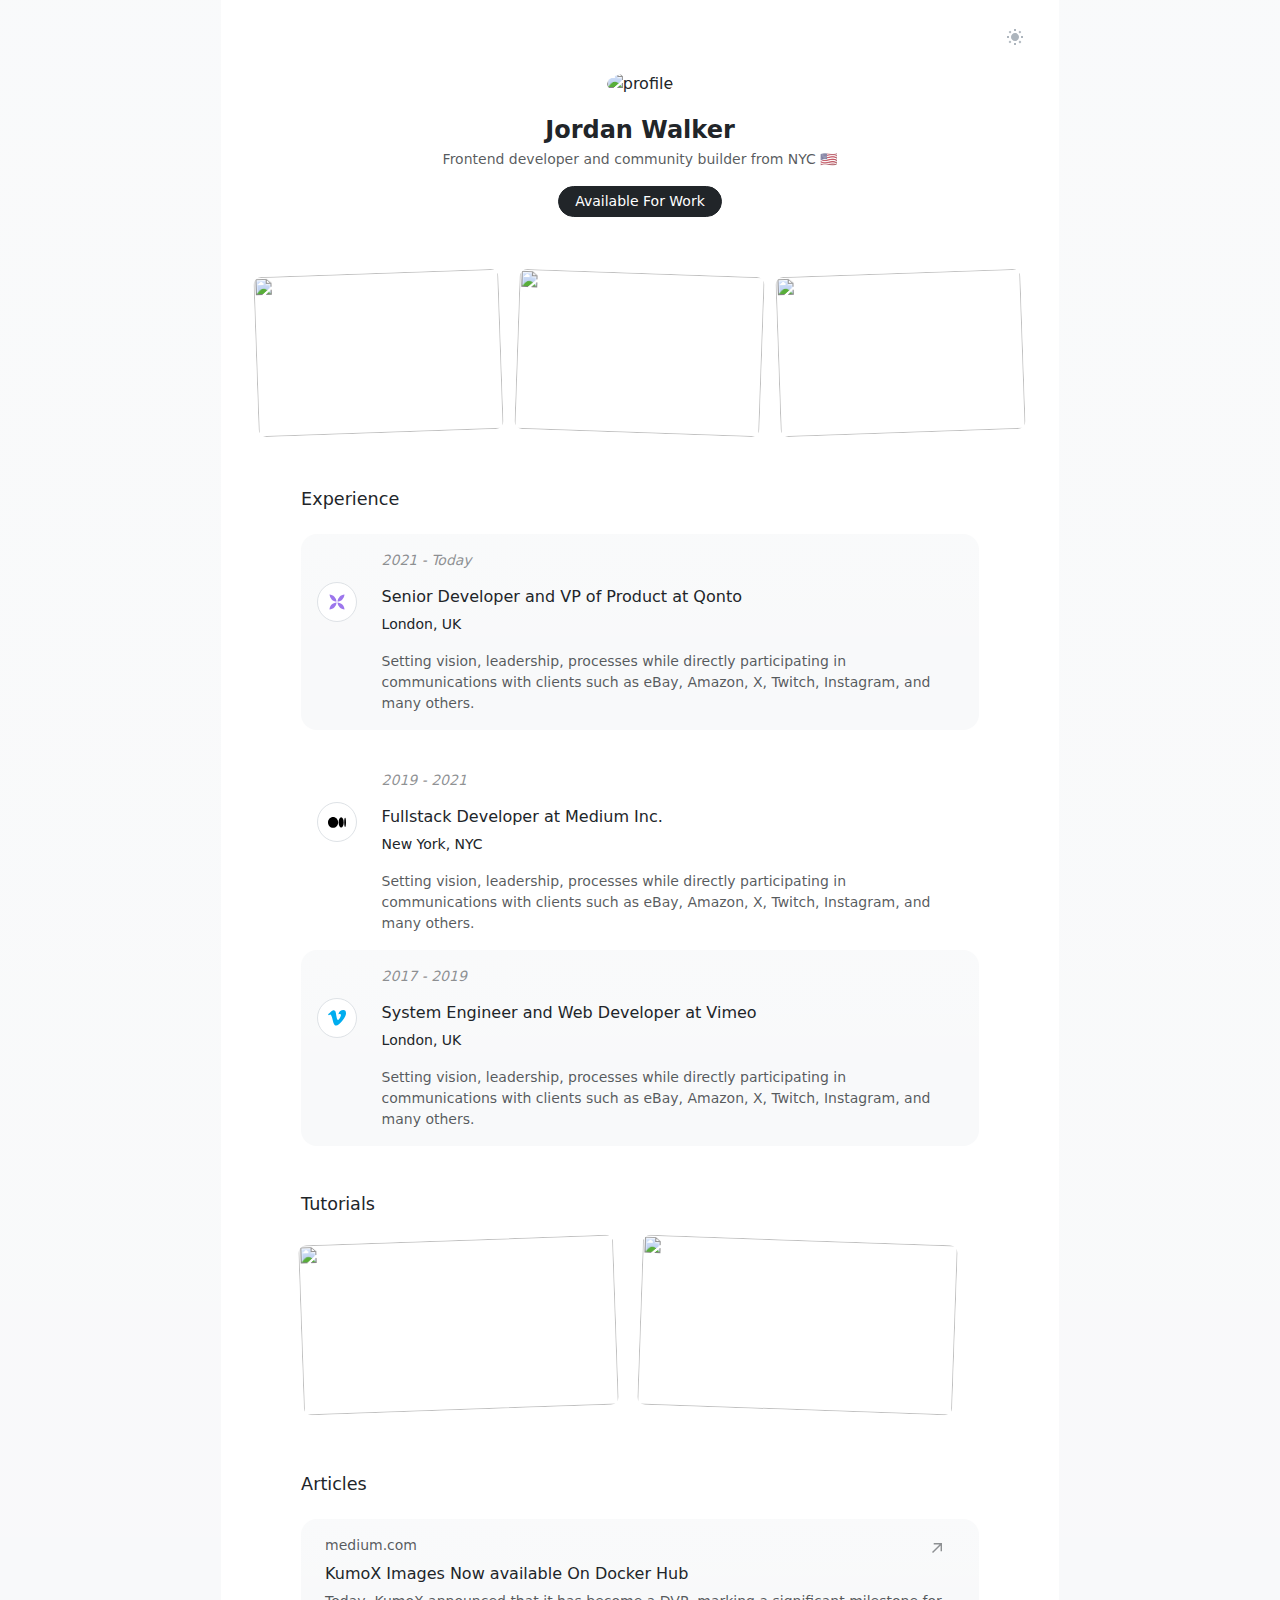
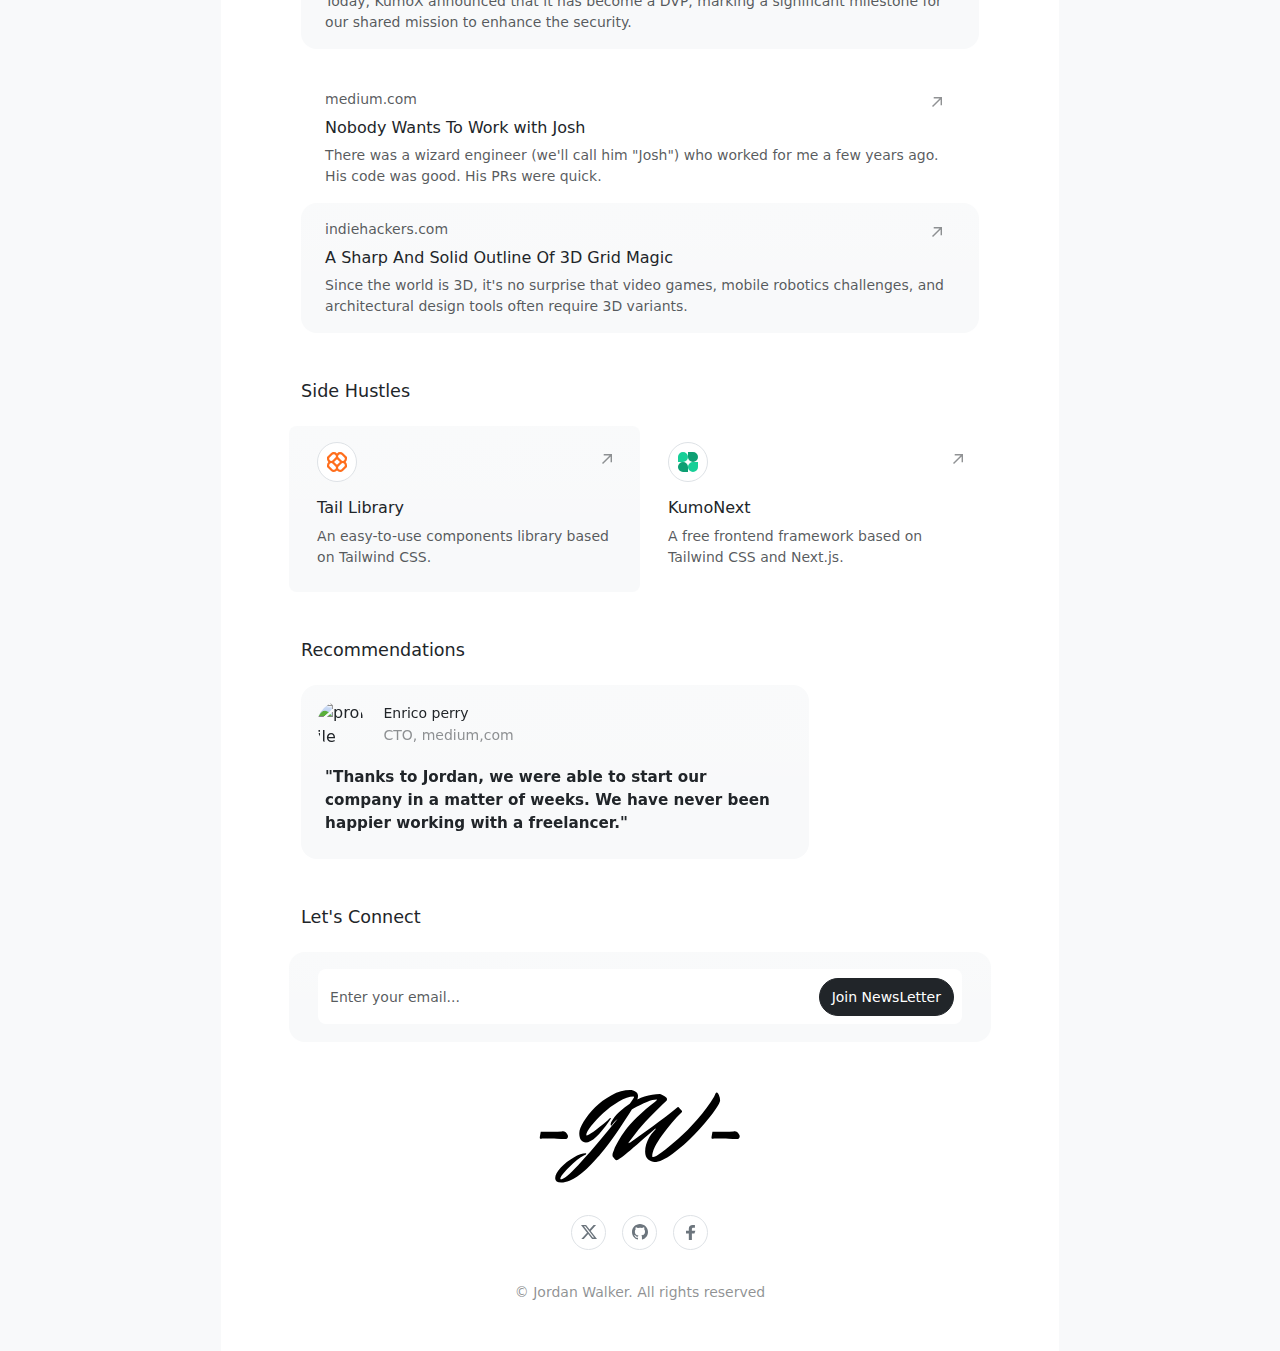
==== index.html @ 5e221126 "Add files via upload" ====
<!DOCTYPE html>
<html lang="en">

<head>
  <meta charset="UTF-8">
  <meta name="viewport" content="width=device-width, initial-scale=1.0">
  <title>Document</title>
  <link rel="stylesheet" href="main.css">
  <script defer src="bootstrap.bundle.min.js"></script>
</head>

<body class="bg-light bg-gradient">
  <div class="container-fluid position-relative">
    <div class="row content overflow-x-hidden">
      <div class="col-xxl-6 col-xl-8 col-lg-10 col-md-11 col-sm-12 bg-white m-auto">
        <!---------------------------Header------------------------->
        <header>
          <!--theme-->
          <div class="d-flex justify-content-end m-3">
            <div class="text-body-tertiary m-2">
              <svg class="cx0yj" width="16" height="16" xmlns="http://www.w3.org/2000/svg" fill="#adb5bd">
                <path class="cvgee" d="M7 0h2v2H7zM12.88 1.637l1.414 1.415-1.415 1.413-1.413-1.414zM14 7h2v2h-2zM12.95 14.433l-1.414-1.413 1.413-1.415 1.415 1.414zM7 14h2v2H7zM2.98 14.364l-1.413-1.415 1.414-1.414 1.414 1.415zM0 7h2v2H0zM3.05 1.706 4.463 3.12 3.05 4.535 1.636 3.12z"></path>
                <path class="cf0l8" d="M8 4C5.8 4 4 5.8 4 8s1.8 4 4 4 4-1.8 4-4-1.8-4-4-4Z"></path>
            </svg>
            </div>
          </div>
          <!--Profile-->
          <div class="row-col-12 text-center mb-5">

            <img src="./images/profile.jpg" class="rounded-circle mb-3" height="48" width="48" alt="profile">
            <h1 class="fs-4 fw-bolder m-1">Jordan Walker</h3>
              <p class="text-muted small mb-3">Frontend developer and community builder from NYC 🇺🇸</p>
              <button class="btn btn-sm btn-dark rounded-pill px-3 mb-4">Available For Work</button>
              <div class="d-flex justify-content-center position-relative overflow overflow-visible mt-4">
                <div class="image-container d-flex " >
                  <img src="./images/field.jpg" class="rounded-3 m-2 tilt-image left-tilt" height="160" width="245">
                  <img src="./images/man.jpg" class="rounded-3 m-2 tilt-image right-tilt" height="160" width="245">
                  <img src="./images/window.jpg" class="rounded-3 m-2 tilt-image left-tilt" height="160" width="245">
                </div>
              </div>

          </div>


        </header>
        <!---------------------------Content------------------------>
        <main class="col-md-10 col-11 m-auto">

          <!--Experience-->
          <section class="row mb-5">
            <h6 class="mb-4 fs-6">Experience</h6>
            <!--post-1-->
            <article>
              <div class="card bg-light bg-gradient rounded-4 border-0 mb-4 ">
                <div class="row g-0">
                  <div class="col-md-1">
                    <div
                      class="d-flex border border-gradient border-1 rounded-circle bg-white mx-md-3 mx-2 mt-md-5 mt-3"
                      style="height:40px; width:40px">
                      <svg xmlns="http://www.w3.org/2000/svg" width="16" height="16" class="m-auto">
                        <path fill="#9C76EC"
                          d="M7.567 7.6c-1.814-.137-3.56-.885-4.874-2.204A7.662 7.662 0 0 1 .5.5c1.868.136 3.56.884 4.874 2.203A7.662 7.662 0 0 1 7.567 7.6Zm.865 0c1.814-.137 3.56-.885 4.873-2.204C14.62 4.076 15.364 2.322 15.5.5c-1.869.136-3.629.884-4.874 2.203A7.662 7.662 0 0 0 8.432 7.6Zm4.873 3.005c-1.313-1.32-3.06-2.068-4.873-2.204a7.662 7.662 0 0 0 2.193 4.896c1.313 1.32 3.06 2.067 4.874 2.204-.136-1.877-.88-3.645-2.194-4.896ZM7.636 8.4c-1.882.136-3.629.884-4.942 2.204C1.38 11.854.622 13.623.5 15.5c1.868-.123 3.56-.884 4.942-2.204a7.662 7.662 0 0 0 2.193-4.896Z">
                        </path>
                      </svg>
                    </div>
                  </div>
                  <div class="col-md-11">
                    <div class="card-body ms-lg-2">
                      <p class="small text-body-tertiary text-muted fst-italic">2021 - Today</p>
                      <a href="#"
                        class="link-dark link-underline-secondary link-underline-opacity-0 link-underline-opacity-75-hover">
                        <h6 class="card-title">Senior Developer and VP of Product at Qonto</h6>
                      </a>
                      <p class="small">London, UK</p>
                      <p class="card-text small text-body-secondary lh-small">Setting vision, leadership, processes
                        while directly participating in communications with clients such as eBay, Amazon, X, Twitch,
                        Instagram, and many others.</p>
                    </div>
                  </div>
                </div>
              </div>
            </article>
            <!--post-2-->
            <article>
              <div class="card bg-white rounded-4 border-0 ">
                <div class="row g-0">
                  <div class="col-md-1">
                    <div
                      class="d-flex border border-gradient border-1 rounded-circle bg-white mx-md-3 mx-2 mt-md-5 mt-3"
                      style="height:40px; width:40px">
                      <svg xmlns="http://www.w3.org/2000/svg" width="18" height="11" class="m-auto">
                        <path
                          d="M5.077 0c2.803 0 5.076 2.418 5.076 5.4s-2.273 5.4-5.076 5.4C2.273 10.8 0 8.382 0 5.4S2.273 0 5.077 0Zm8.106.316c1.402 0 2.538 2.276 2.538 5.084 0 2.807-1.136 5.084-2.538 5.084S10.645 8.207 10.645 5.4c0-2.807 1.136-5.084 2.538-5.084ZM18 5.4c0-2.515-.4-4.554-.893-4.554-.492 0-.892 2.04-.892 4.554 0 2.515.4 4.555.892 4.555.494 0 .893-2.04.893-4.555Z">
                        </path>
                      </svg>
                    </div>
                  </div>
                  <div class="col-md-11">
                    <div class="card-body ms-lg-2">
                      <p class="small text-body-tertiary text-muted fst-italic">2019 - 2021</p>
                      <a href="#"
                        class="link-dark link-underline-secondary link-underline-opacity-0 link-underline-opacity-75-hover">
                        <h6 class="card-title">Fullstack Developer at Medium Inc.</h6>
                      </a>
                      <p class="small">New York, NYC</p>
                      <p class="card-text small text-body-secondary lh-small">Setting vision, leadership, processes
                        while directly participating in communications with clients such as eBay, Amazon, X, Twitch,
                        Instagram, and many others.</p>
                    </div>
                  </div>
                </div>
              </div>
            </article>
            <!--post-3-->
            <article>
              <div class="card bg-light bg-gradient rounded-4 border-0 ">
                <div class="row g-0">
                  <div class="col-md-1">
                    <div
                      class="d-flex border border-gradient border-1 rounded-circle bg-white mx-md-3 mx-2 mt-md-5 mt-3"
                      style="height:40px; width:40px">
                      <svg xmlns="http://www.w3.org/2000/svg" width="18" height="16" class="m-auto">
                        <path fill="#00ADEF"
                          d="M17.995 3.602c-.075 1.725-1.274 4.124-3.674 7.198-2.474 3.15-4.499 4.799-6.223 4.799-1.05 0-1.95-.975-2.7-2.924-.45-1.8-.974-3.524-1.424-5.324-.525-1.95-1.125-2.924-1.725-2.924-.15 0-.6.3-1.424.825L0 4.202c.9-.75 1.8-1.575 2.624-2.325 1.2-1.05 2.1-1.574 2.7-1.65 1.424-.15 2.249.826 2.549 2.85.375 2.175.6 3.6.75 4.124.375 1.8.825 2.774 1.35 2.774.374 0 .974-.6 1.724-1.8.75-1.199 1.125-2.099 1.2-2.698.075-1.05-.3-1.575-1.2-1.575-.45 0-.9.075-1.35.3.9-2.924 2.55-4.274 5.099-4.199 1.8.075 2.624 1.275 2.55 3.599Z">
                        </path>
                      </svg>
                    </div>
                  </div>
                  <div class="col-md-11">
                    <div class="card-body ms-lg-2">
                      <p class="small text-body-tertiary text-muted fst-italic">2017 - 2019</p>
                      <a href="#"
                        class="link-dark link-underline-secondary link-underline-opacity-0 link-underline-opacity-75-hover">
                        <h6 class="card-title">System Engineer and Web Developer at Vimeo</h6>
                      </a>
                      <p class="small">London, UK</p>
                      <p class="card-text small text-body-secondary lh-small">Setting vision, leadership, processes
                        while directly participating in communications with clients such as eBay, Amazon, X, Twitch,
                        Instagram, and many others.</p>
                    </div>
                  </div>
                </div>
              </div>
            </article>
          </section>

          <!--Tutorials-->
          <section class="row mb-5">
            <h6 class="mb-4 fs-6">Tutorials</h6>
            <div class="row image-container"> 
                <!-- First Image -->
                <div class="col-sm-6 col-12 mb-3 position-relative tutorial-img tilt-image left-tilt">
                    <img src="images/laptop.avif" class="w-100 img-fluid rounded-3" style="height: 170px;">
                    <p class="small position-absolute start-10 top-75 mb-n5 text-white z-1">Learn Programming in 2024</p>
                </div>
                <!-- Second Image -->
                <div class="col-sm-6 col-12 mb-3 position-relative tilt-image right-tilt tutorial-img">
                    <img src="images/man-pc.avif" class="w-100 img-fluid rounded-3" style="height: 170px;">
                    <p class="small position-absolute start-10 top-75 mb-n5 text-white z-1">Learn Next.js in 20 min</p>
                </div>
            </div>
        </section>

          <!--Articles-->
          <section class="row mb-5">
            <h6 class="mb-4 fs-6">Articles</h6>
            <!--post-1-->
            <article class="arrow-article">
              <div class="card bg-light bg-gradient rounded-4 border-0 mb-4 ">
                <div class="row g-0">
                  <div class="col">
                    <div class="card-body ms-lg-2">
                      <div class="row d-flex">
                        <p class="col-11 small text-body-secondary mb-2">medium.com</p>
                        <svg class="col-1 flex-end text-body-tertiary mt-2 arrow-icon"
                          xmlns="http://www.w3.org/2000/svg" width="10" height="10" fill="currentColor">
                          <path d="M1.018 10 0 8.983l7.572-7.575H1.723L1.736 0H10v8.266H8.577l.013-5.841L1.018 10Z">
                          </path>
                        </svg>
                      </div>
                      <h6 class="card-title">KumoX Images Now available On Docker Hub</h6>
                      <p class="card-text small text-body-secondary lh-small">Today, KumoX announced that it has become
                        a DVP,
                        marking a significant milestone for our shared mission to enhance the security.</p>
                    </div>
                  </div>
                </div>
              </div>
            </article>
            <!--post-2-->
            <article class="arrow-article">
              <div class="card bg-white rounded-4 border-0 ">
                <div class="row g-0">
                  <div class="col">
                    <div class="card-body ms-lg-2">
                      <div class="row d-flex">
                        <p class="col-11 small text-body-secondary mb-2">medium.com</p>
                        <svg class="col-1 flex-end text-body-tertiary mt-2 arrow-icon"
                          xmlns="http://www.w3.org/2000/svg" width="10" height="10" fill="currentColor">
                          <path d="M1.018 10 0 8.983l7.572-7.575H1.723L1.736 0H10v8.266H8.577l.013-5.841L1.018 10Z">
                          </path>
                        </svg>
                      </div>
                      <h6 class="card-title">Nobody Wants To Work with Josh</h6>
                      <p class="card-text small text-body-secondary lh-small">There was a wizard engineer (we'll call
                        him "Josh")
                        who worked for me a few years ago. His code was good. His PRs were quick.</p>
                    </div>
                  </div>
                </div>
              </div>
            </article>
            <!--post-3-->
            <article class="arrow-article">
              <div class="card bg-light bg-gradient rounded-4 border-0 ">
                <div class="row g-0">
                  <div class="col">
                    <div class="card-body ms-lg-2">
                      <div class="row d-flex">
                        <p class="col-11 small text-body-secondary mb-2">indiehackers.com</p>
                        <svg class="col-1 flex-end small text-body-tertiary mt-2 arrow-icon"
                          xmlns="http://www.w3.org/2000/svg" width="10" height="10" fill="currentColor">
                          <path d="M1.018 10 0 8.983l7.572-7.575H1.723L1.736 0H10v8.266H8.577l.013-5.841L1.018 10Z">
                          </path>
                        </svg>
                      </div>

                      <h6 class="card-title">A Sharp And Solid Outline Of 3D Grid Magic</h6>
                      <p class="card-text small text-body-secondary lh-small">Since the world is 3D, it's no surprise
                        that video games, mobile robotics challenges, and architectural design tools often require 3D
                        variants.</p>
                    </div>
                  </div>
                </div>
              </div>
            </article>
          </section>

          <!--Side Hustles-->
          <section class="row mb-5">
            <h6 class="mb-4 fs-6">Side Hustles</h6>
            <!--Hustle 1-->
            <div class="col-sm-6 card  bg-light bg-gradient border-0 rounded-3 arrow-article">
              <div class="card-body">
                <div class="d-flex justify-content-between">

                  <div class="d-flex border border-gradient border-1 rounded-circle bg-white mb-3"
                    style="height:40px; width:40px">
                    <svg xmlns="http://www.w3.org/2000/svg" width="20" height="20" class="m-auto">
                      <path fill="#FF6E1C" fill-rule="evenodd"
                        d="M6.857 0C5.73 0 4.647.448 3.85 1.246L0 5.096v1.761C0 8.102.535 9.222 1.387 10A4.243 4.243 0 0 0 0 13.143v1.762l3.85 3.85a4.254 4.254 0 0 0 6.15-.142 4.254 4.254 0 0 0 6.15.141l3.85-3.85v-1.761A4.243 4.243 0 0 0 18.613 10 4.243 4.243 0 0 0 20 6.857V5.095l-3.85-3.85a4.254 4.254 0 0 0-6.15.142A4.243 4.243 0 0 0 6.857 0Zm6.022 10a4.314 4.314 0 0 1-.14-.135L10 7.127 7.262 9.865A4.264 4.264 0 0 1 7.12 10c.048.044.095.089.14.135L10 12.873l2.738-2.738c.046-.046.094-.091.141-.135Zm-1.768 4.905v.841a2.032 2.032 0 0 0 3.468 1.437l3.199-3.199v-.841a2.032 2.032 0 0 0-3.468-1.437l-3.199 3.199Zm-2.222 0L5.69 11.706a2.032 2.032 0 0 0-3.468 1.437v.841l3.199 3.199a2.032 2.032 0 0 0 3.468-1.437v-.841Zm0-10.651v.841L5.69 8.294a2.032 2.032 0 0 1-3.468-1.437v-.841l3.199-3.199a2.032 2.032 0 0 1 3.468 1.437Zm5.42 4.04-3.198-3.199v-.841a2.032 2.032 0 0 1 3.468-1.437l3.199 3.199v.841a2.032 2.032 0 0 1-3.468 1.437Z">
                      </path>
                    </svg>
                  </div>

                  <div>
                    <svg class="small text-body-tertiary mt-2 arrow-icon" xmlns="http://www.w3.org/2000/svg" width="10"
                      height="10" fill="currentColor">
                      <path d="M1.018 10 0 8.983l7.572-7.575H1.723L1.736 0H10v8.266H8.577l.013-5.841L1.018 10Z">
                      </path>
                    </svg>
                  </div>

                </div>
                <h6 class="card-title">Tail Library</h6>
                <p class="card-text small text-body-secondary lh-small mb-2">An easy-to-use components library based on
                  Tailwind CSS.</p>
              </div>
            </div>
            <!--Hustle 2-->
            <div class="col-sm-6 card border-0 rounded-3 arrow-article ">
              <div class="card-body">
                <div class="d-flex justify-content-between">

                  <div class="d-flex border border-gradient border-1 rounded-circle bg-white mb-3"
                    style="height:40px; width:40px">
                    <svg xmlns="http://www.w3.org/2000/svg" width="20" height="20" class="m-auto">
                      <path fill="#17CF97" d="M4.998 10a5 5 0 1 0-5-5v5h5Zm10 0a5 5 0 1 0 5 5v-5h-5Z"></path>
                      <path fill="#0D9F73" d="M14.998 0a5 5 0 1 1-5 5V0h5Zm-10 20a5 5 0 1 1 5-5v5h-5Z"></path>
                    </svg>
                  </div>

                  <div>
                    <svg class="small text-body-tertiary mt-2 arrow-icon" xmlns="http://www.w3.org/2000/svg" width="10"
                      height="10" fill="currentColor">
                      <path d="M1.018 10 0 8.983l7.572-7.575H1.723L1.736 0H10v8.266H8.577l.013-5.841L1.018 10Z">
                      </path>
                    </svg>
                  </div>

                </div>


                <h6 class="card-title">KumoNext</h6>
                <p class="card-text small text-body-secondary lh-small mb-2">A free frontend framework based on Tailwind
                  CSS and Next.js.</p>
              </div>
            </div>

          </section>

          <!--Recommendations-->
          <section class="row mb-4">
            <h6 class="mb-4 fs-6">Recommendations</h6>
            <!--carousel-->
            <div id="carouselExampleAutoplaying" class="carousel slide" data-bs-ride="carousel">
              <div class="carousel-inner">
                <!--carousel 1-->
                <div class="carousel-item active">
                  <div class="card bg-light bg-gradient rounded-4 border-0 mb-4 w-75">
                    <div class="row g-0">
                      <div class="col-1">
                        <div class="d-flex mx-3 mt-3">
                          <img src="./images/Enrico.jpg" class="rounded-circle mb-3" height="48" width="48"
                            alt="profile">
                        </div>
                      </div>
                      <div class="col-11">
                        <div class="card-body ms-4">

                          <h6 class="small card-title mt-1 mb-1">Enrico perry</h6>
                          <p class="small text-body-tertiary mb-1">CTO, medium,com</p>

                        </div>
                      </div>
                    </div>
                    <div class="row g-0">
                      <div class="col-12">
                        <p class="card-text fs-7 fw-bold mx-4 mb-4">"Thanks to Jordan, we were able to start our company
                          in a matter of weeks.
                          We have never been happier working with a freelancer."</p>
                      </div>

                    </div>
                  </div>
                </div>
                <!--carousel 2-->

                <div class="carousel-item">
                  <div class="card bg-light bg-gradient rounded-4 border-0 mb-4 w-75">
                    <div class="row g-0">
                      <div class="col-1">
                        <div class="d-flex mx-3 mt-3">
                          <img src="./images/Marta.jpg" class="rounded-circle mb-3" height="48" width="48"
                            alt="profile">
                        </div>
                      </div>
                      <div class="col-11">
                        <div class="card-body ms-4">

                          <h6 class="small card-title mt-1 mb-1">Marta Lower</h6>
                          <p class="small text-body-tertiary mb-1">CTO, vimeo</p>

                        </div>
                      </div>
                    </div>
                    <div class="row g-0">
                      <div class="col-12">
                        <p class="card-text fs-7 fw-bold mx-4 mb-4">"Thanks to Jordan, we were able to start our
                          company in a matter of weeks.
                          We have never been happier working with a freelancer."</p>
                      </div>

                    </div>
                  </div>
                </div>
                <!--carousel 3-->


                <div class="carousel-item">
                  <div class="card bg-light bg-gradient rounded-4 border-0 mb-4  w-75">
                    <div class="row g-0">
                      <div class="col-1">
                        <div class="d-flex mx-3 mt-3">
                          <img src="./images/John.jpg" class="rounded-circle mb-3" height="48" width="48" alt="profile">
                        </div>
                      </div>
                      <div class="col-11">
                        <div class="card-body ms-4">

                          <h6 class="small card-title mt-1 mb-1">John Kusac</h6>
                          <p class="small text-body-tertiary mb-1">CTO, mailchimp.com</p>

                        </div>
                      </div>
                    </div>
                    <div class="row g-0">
                      <div class="col-12">
                        <p class="card-text fs-7 fw-bold mx-4 mb-4">"Thanks to Jordan, we were able to start our
                          company in a matter of weeks.
                          We have never been happier working with a freelancer."</p>
                      </div>

                    </div>
                  </div>
                </div>
                <!--carousel 4-->

                <div class="carousel-item ">
                  <div class="card bg-light bg-gradient rounded-4 border-0 mb-4 w-75">
                    <div class="row g-0">
                      <div class="col-1">
                        <div class="d-flex mx-3 mt-3">
                          <img src="./images/Lara.jpg" class="rounded-circle mb-3" height="48" width="48" alt="profile">
                        </div>
                      </div>
                      <div class="col-11">
                        <div class="card-body ms-4">

                          <h6 class="small card-title mt-1 mb-1">Lara Springfield</h6>
                          <p class="small text-body-tertiary mb-1">CTO, IndieHackers</p>

                        </div>
                      </div>
                    </div>
                    <div class="row g-0">
                      <div class="col-12">
                        <p class="card-text fs-7 fw-bold mx-4 mb-4">"Thanks to Jordan, we were able to start
                          our company in a matter of weeks.
                          We have never been happier working with a freelancer."</p>
                      </div>

                    </div>
                  </div>
                </div>
              </div>
            </div>
          </section>

          <!--NewsLetter-->
          <section class="row mb-4">
            <h6 class="mb-4 fs-6">Let's Connect</h6>
            <!--Form-->
            <form class="d-flex bg-light bg-gradient rounded-4 mb-4" style="height: 90px;">
              <div class="d-flex bg-white m-auto rounded-3 newsLetter" style="height: 55px; width:95%">
                <div class="input-group border border-0 m-auto">
                  <input type="text" class="form-control  border border-0 me-1" placeholder="Enter your email...">
                  <button class="small btn btn-small rounded-pill btn-dark me-2" type="button"
                    id="button-addon2"><small>Join NewsLetter</small></button>
                </div>
              </div>

            </form>
          </section>

        </main>
        <!---------------------------Footer------------------------->
        <footer>

          <!--Initial-->
          <section class="row mb-4">
            <div class="text-center">
              <svg xmlns="http://www.w3.org/2000/svg" width="201" height="93">
                <path
                  d="M91.06.072c2.113 0 3.969.544 5.569 1.632 1.6 1.024 2.4 2.4 2.4 4.128 0 1.19-.213 2.38-.638 3.57a62.948 62.948 0 0 1 7.158-2.802c5.184-1.728 10.304-2.592 15.36-2.592.512.192 1.152.448 1.92.768.832.256 1.888.864 3.168 1.824 1.344.896 2.016 1.728 2.016 2.496s-.16 1.344-.48 1.728c-4.928 4.48-10.464 9.888-16.608 16.224-6.08 6.336-10.752 11.616-14.016 15.84l-6.912 9.024c-.384.576-.576 1.024-.576 1.344v.096l1.536-.768c.128-.064.224-.128.288-.192 23.36-16.448 39.008-28.096 46.944-34.944a.912.912 0 0 1 .768-.384c.32 0 .544.096.672.288.128.192.736.8 1.824 1.824 1.088.96 1.632 1.696 1.632 2.208 0 .448-.192.832-.576 1.152-6.336 6.016-12.8 13.568-19.392 22.656-6.592 9.088-9.888 16.096-9.888 21.024 0 .576.288.864.864.864 1.28 0 4.288-1.728 9.024-5.184 4.736-3.456 10.112-7.84 16.128-13.152 6.08-5.312 12.48-11.808 19.2-19.488 6.784-7.744 12.32-15.264 16.608-22.56a71.66 71.66 0 0 0 1.344-2.976c.32-.832.8-1.248 1.44-1.248.704 0 1.408.96 2.112 2.88.768 1.856 1.152 3.488 1.152 4.896 0 2.24-2.56 6.72-7.68 13.44-5.12 6.72-11.104 13.664-17.952 20.832-6.848 7.168-14.112 13.568-21.792 19.2-7.68 5.568-13.728 8.352-18.144 8.352-2.112 0-4.224-.832-6.336-2.496-2.048-1.664-3.072-4.352-3.072-8.064 0-4.608 1.376-9.344 4.128-14.208a24.086 24.086 0 0 1 3.936-5.184l2.208-2.592.384-.768v-.096c0-.128-.032-.192-.096-.192-.192 0-.48.192-.864.576-14.272 12.544-23.936 20.896-28.992 25.056-5.056 4.096-8.032 6.144-8.928 6.144-.896 0-1.632-.448-2.208-1.344a11.69 11.69 0 0 0-.864-.96c-.256-.384-.448-.64-.576-.768a3.146 3.146 0 0 0-.384-.48 2.86 2.86 0 0 0-.288-.384c-.064-.32-.096-.8-.096-1.44 0-.64.224-1.568.672-2.784.448-1.216.864-2.368 1.248-3.456.448-1.152 1.664-3.52 3.648-7.104 1.984-3.648 4.352-7.296 7.104-10.944 2.752-3.712 6.784-8.224 12.096-13.536 5.312-5.312 11.264-10.432 17.856-15.36 1.216-.96 1.824-1.568 1.824-1.824s-.128-.384-.384-.384c-4.8 0-12.8 3.2-24 9.6l-.722.417c-2.646 4.308-6.147 9.737-10.502 16.287-8.128 12.224-15.264 21.888-21.408 28.992-.256.256-1.376 1.504-3.36 3.744a184.301 184.301 0 0 1-5.28 5.76c-1.536 1.664-3.68 3.712-6.432 6.144-2.688 2.432-5.216 4.448-7.584 6.048-2.304 1.664-4.896 3.072-7.776 4.224-2.944 1.216-5.696 1.824-8.256 1.824-4.032 0-6.048-1.408-6.048-4.224 0-3.136 1.888-6.72 5.664-10.752 3.712-3.968 8-7.328 12.864-10.08 4.8-2.752 8.768-4.128 11.904-4.128.384 0 .576.16.576.48 0 .32-.128.576-.384.768-.256.192-1.056.608-2.4 1.248-3.776 1.92-8.544 5.728-14.304 11.424-5.824 5.696-8.736 9.6-8.736 11.712 0 .256.128.384.384.384 2.688 0 8.48-4.736 17.376-14.208C47.7 65.992 55.06 57.64 61.205 50.088A4287.35 4287.35 0 0 0 78.558 29c-2.586 2.12-4.405 4.029-5.457 5.728-.192.576-.48.864-.864.864s-.576-.48-.576-1.44.832-2.656 2.496-5.088c1.664-2.496 4.064-5.152 7.2-7.968 2.852-2.567 5.984-5.007 9.395-7.32 1.91-2.522 3.037-4.178 3.38-4.968.577-.768.865-1.312.865-1.632 0-.384-.16-.576-.48-.576-4.096 0-8.992 1.632-14.688 4.896A88.464 88.464 0 0 0 64.277 22.92c-4.672 4.288-8.672 8.576-12 12.864-3.328 4.224-4.992 7.328-4.992 9.312 0 .256.096.384.288.384 2.048 0 9.216-5.184 21.504-15.552 1.216-1.28 1.984-1.92 2.304-1.92.32 0 .48.128.48.384 0 .192-.416.896-1.248 2.112C60.5 45.16 52.597 52.488 46.9 52.488c-2.048 0-3.68-.832-4.896-2.496-1.152-1.728-1.728-4-1.728-6.816 0-2.88 1.472-6.752 4.416-11.616 3.008-4.864 6.816-9.632 11.424-14.304 4.608-4.672 10.08-8.704 16.416-12.096C78.933 1.768 85.109.072 91.06.072Zm95.063 41.76-10.848-.192c-1.088 0-1.696.064-1.824.192l-.96 5.472c0 .64.064 1.056.192 1.248.128.128.384.192.768.192.448 0 .928-.096 1.44-.288 2.368.064 10.304.224 23.808.48 1.344-.32 2.016-1.248 2.016-2.784 0-.64-.256-1.28-.768-1.92-1.024-1.984-2.432-2.976-4.224-2.976-.448 0-.896.096-1.344.288-2.688.192-5.44.288-8.256.288Zm-171.716 0L3.559 41.64c-1.088 0-1.696.064-1.824.192l-.96 5.472c0 .64.064 1.056.192 1.248.128.128.384.192.768.192.448 0 .928-.096 1.44-.288 2.368.064 10.304.224 23.808.48 1.344-.32 2.016-1.248 2.016-2.784 0-.64-.256-1.28-.768-1.92-1.024-1.984-2.432-2.976-4.224-2.976-.448 0-.896.096-1.344.288-2.688.192-5.44.288-8.256.288Z">
                </path>
              </svg>
            </div>
          </section>

          <!--Socials-->
          <section class="d-flex justify-content-center mb-4">
            <div class="d-flex">
              <a href="#" class="d-flex border border-gradient border-1 rounded-circle bg-white text-secondary m-2 social-div" style="height:35px; width:35px;">
                <svg class="m-auto socials" xmlns="http://www.w3.org/2000/svg" width="16" height="14" fill="currentColor">
                  <path d="M16 14h-4.938L7.197 9.108 2.771 14H.316l5.736-6.342L0 0h5.063l3.496 4.476L12.601 0h2.454L9.697 5.932 16 14Zm-4.26-1.422h1.36L4.323 1.347H2.865l8.875 11.231Z"></path>
                </svg>
              </a>
              <a href="#" class="d-flex border border-gradient border-1 rounded-circle bg-white text-secondary m-2 social-div" style="height:35px; width:35px;">
                <svg class="m-auto socials" xmlns="http://www.w3.org/2000/svg" width="16" height="16" fill="currentColor">
                  <path d="M7.95 0C3.578 0 0 3.578 0 7.95c0 3.479 2.286 6.46 5.466 7.553.397.1.497-.199.497-.397v-1.392c-2.187.497-2.683-.994-2.683-.994-.398-.894-.895-1.192-.895-1.192-.696-.497.1-.497.1-.497.795.1 1.192.795 1.192.795.696 1.292 1.888.894 2.286.696.1-.497.298-.895.497-1.093-1.79-.2-3.578-.895-3.578-3.976 0-.894.298-1.59.795-2.087-.1-.198-.397-.993.1-2.086 0 0 .695-.2 2.186.795a6.408 6.408 0 0 1 1.987-.299c.696 0 1.392.1 1.988.299 1.49-.994 2.186-.796 2.186-.796.398 1.094.199 1.889.1 2.087.496.597.795 1.292.795 2.087 0 3.081-1.889 3.677-3.677 3.876.298.398.596.895.596 1.59v2.187c0 .198.1.496.596.397C13.714 14.41 16 11.43 16 7.95 15.9 3.578 12.323 0 7.95 0Z"></path>
                </svg>
              </a>
              <a href="#" class="d-flex border border-gradient border-1 rounded-circle bg-white text-secondary m-2 social-div" style="height:35px; width:35px;">
                <svg class="m-auto socials" xmlns="http://www.w3.org/2000/svg" width="10" height="15" fill="currentColor">
                  <path d="m2.834 15-.022-6.563H0V5.626h2.813V3.75C2.813 1.22 4.38 0 6.636 0c1.081 0 2.01.08 2.281.116v2.645H7.353c-1.228 0-1.466.584-1.466 1.44v1.424h3.488l-.938 2.813h-2.55V15H2.834Z"></path>
                </svg>
              </a>
            </div>
          </section>

          <!--Copyright-->

          <section class="d-flex">
            <p class="small text-body-tertiary m-auto mb-5">&copy; Jordan Walker. All rights reserved</p>
          </section>
          

        </footer>

      </div>
    </div>
  </div>
</body>

</html>
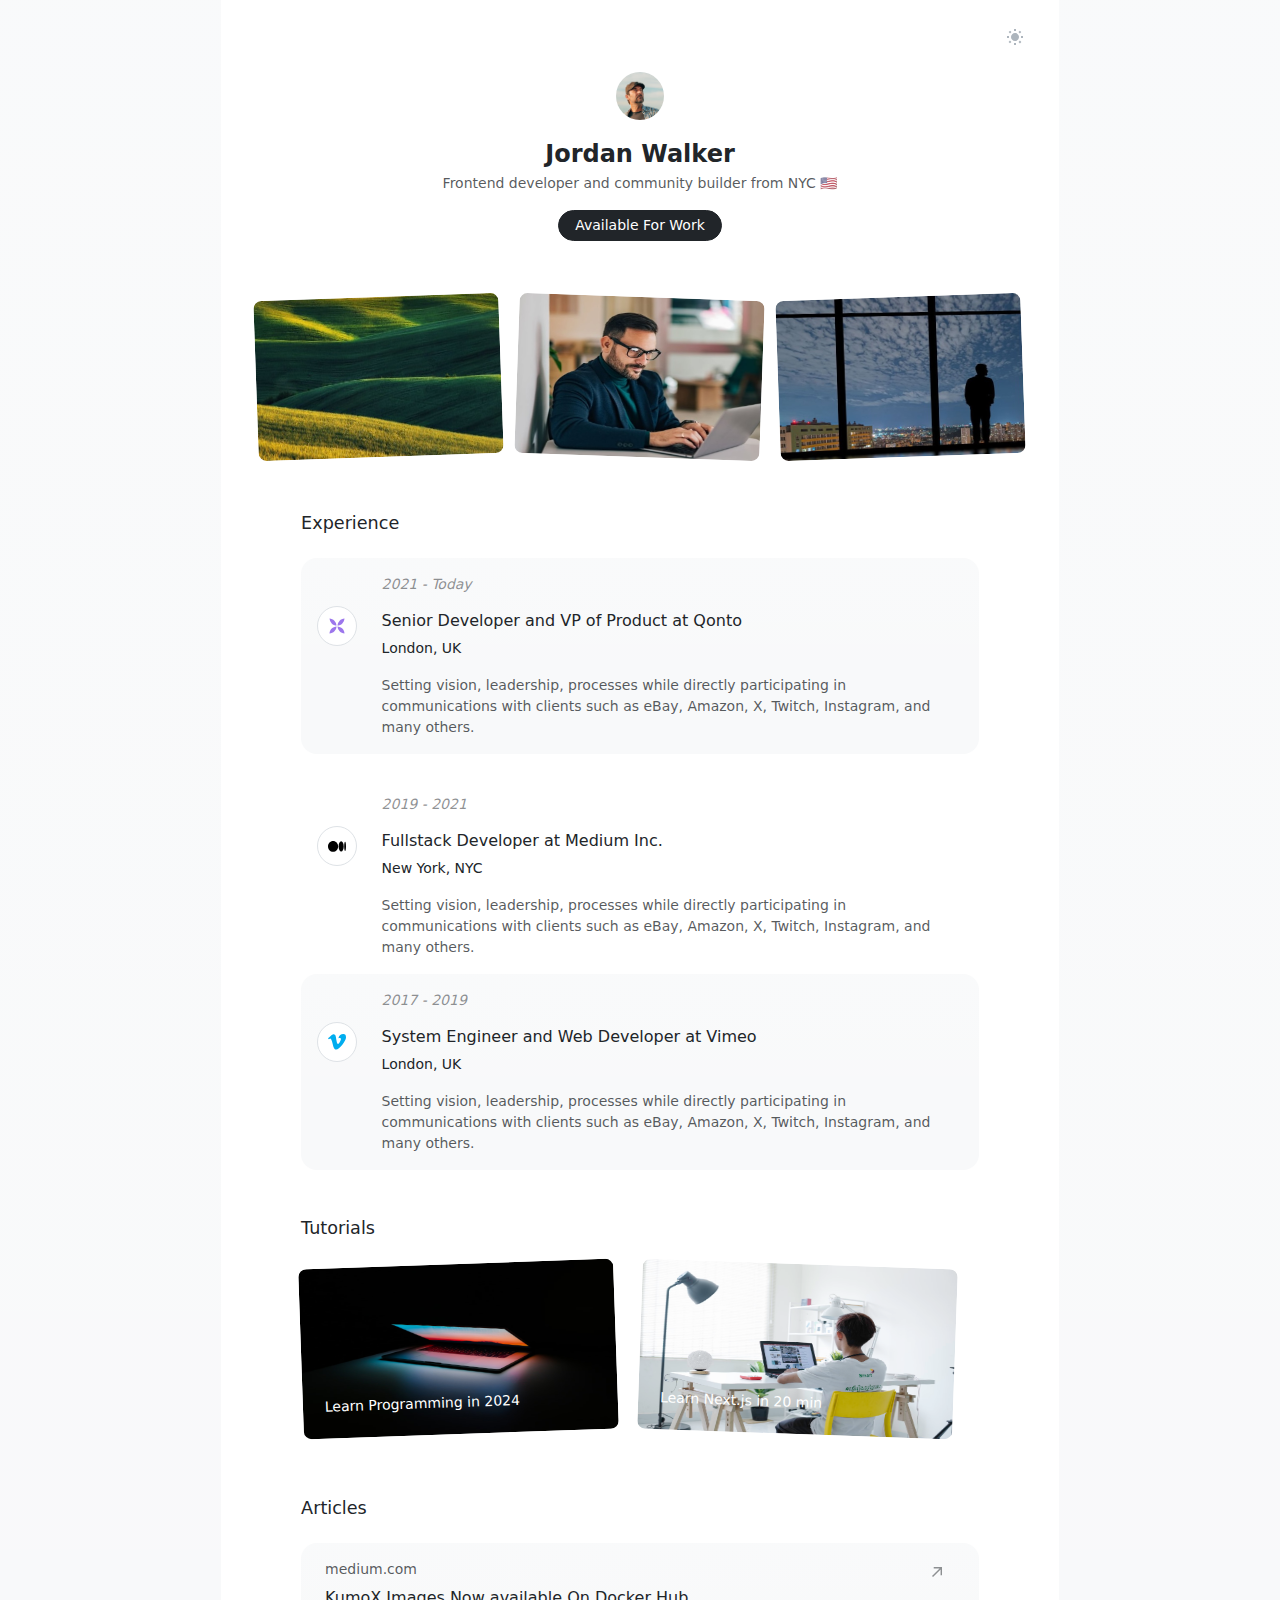
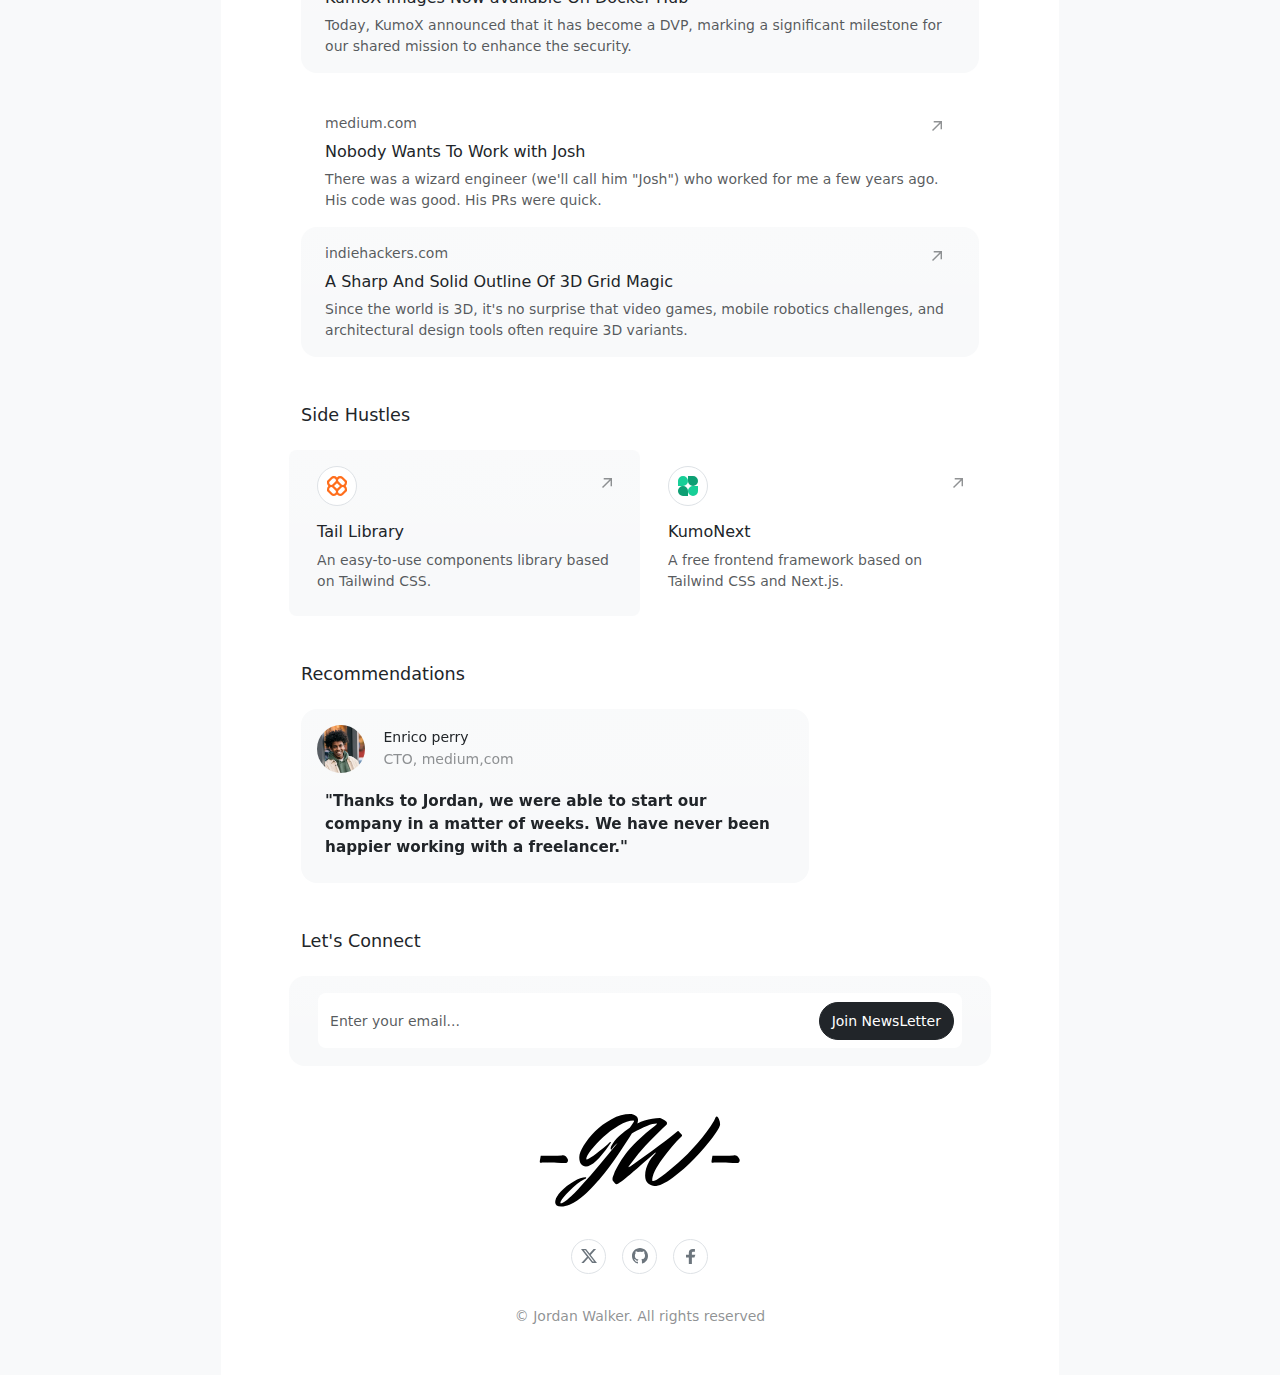
==== commit aa6e094c: "Update index.html" ====
--- a/index.html
+++ b/index.html
@@ -4,7 +4,7 @@
 <head>
   <meta charset="UTF-8">
   <meta name="viewport" content="width=device-width, initial-scale=1.0">
-  <title>Document</title>
+  <title>Bootstrap Demo</title>
   <link rel="stylesheet" href="main.css">
   <script defer src="bootstrap.bundle.min.js"></script>
 </head>
@@ -493,4 +493,4 @@
   </div>
 </body>
 
-</html>+</html>
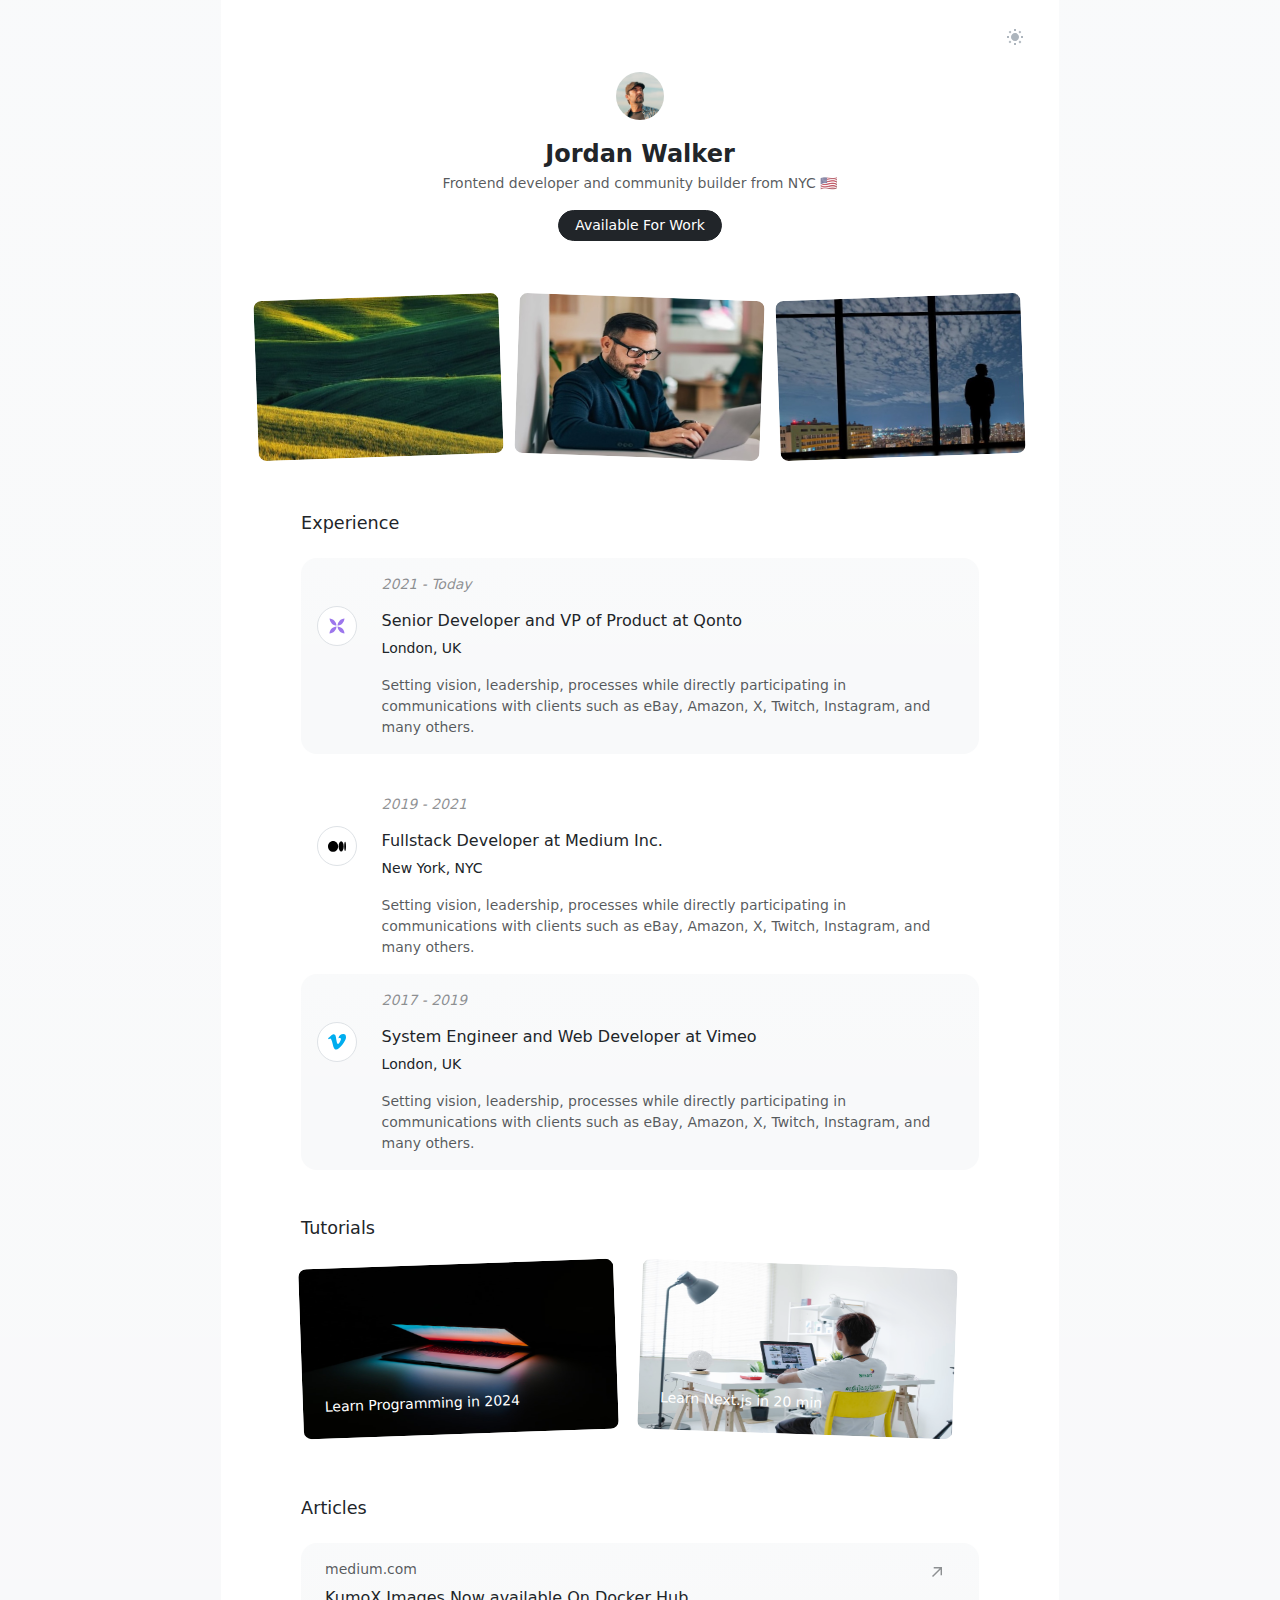
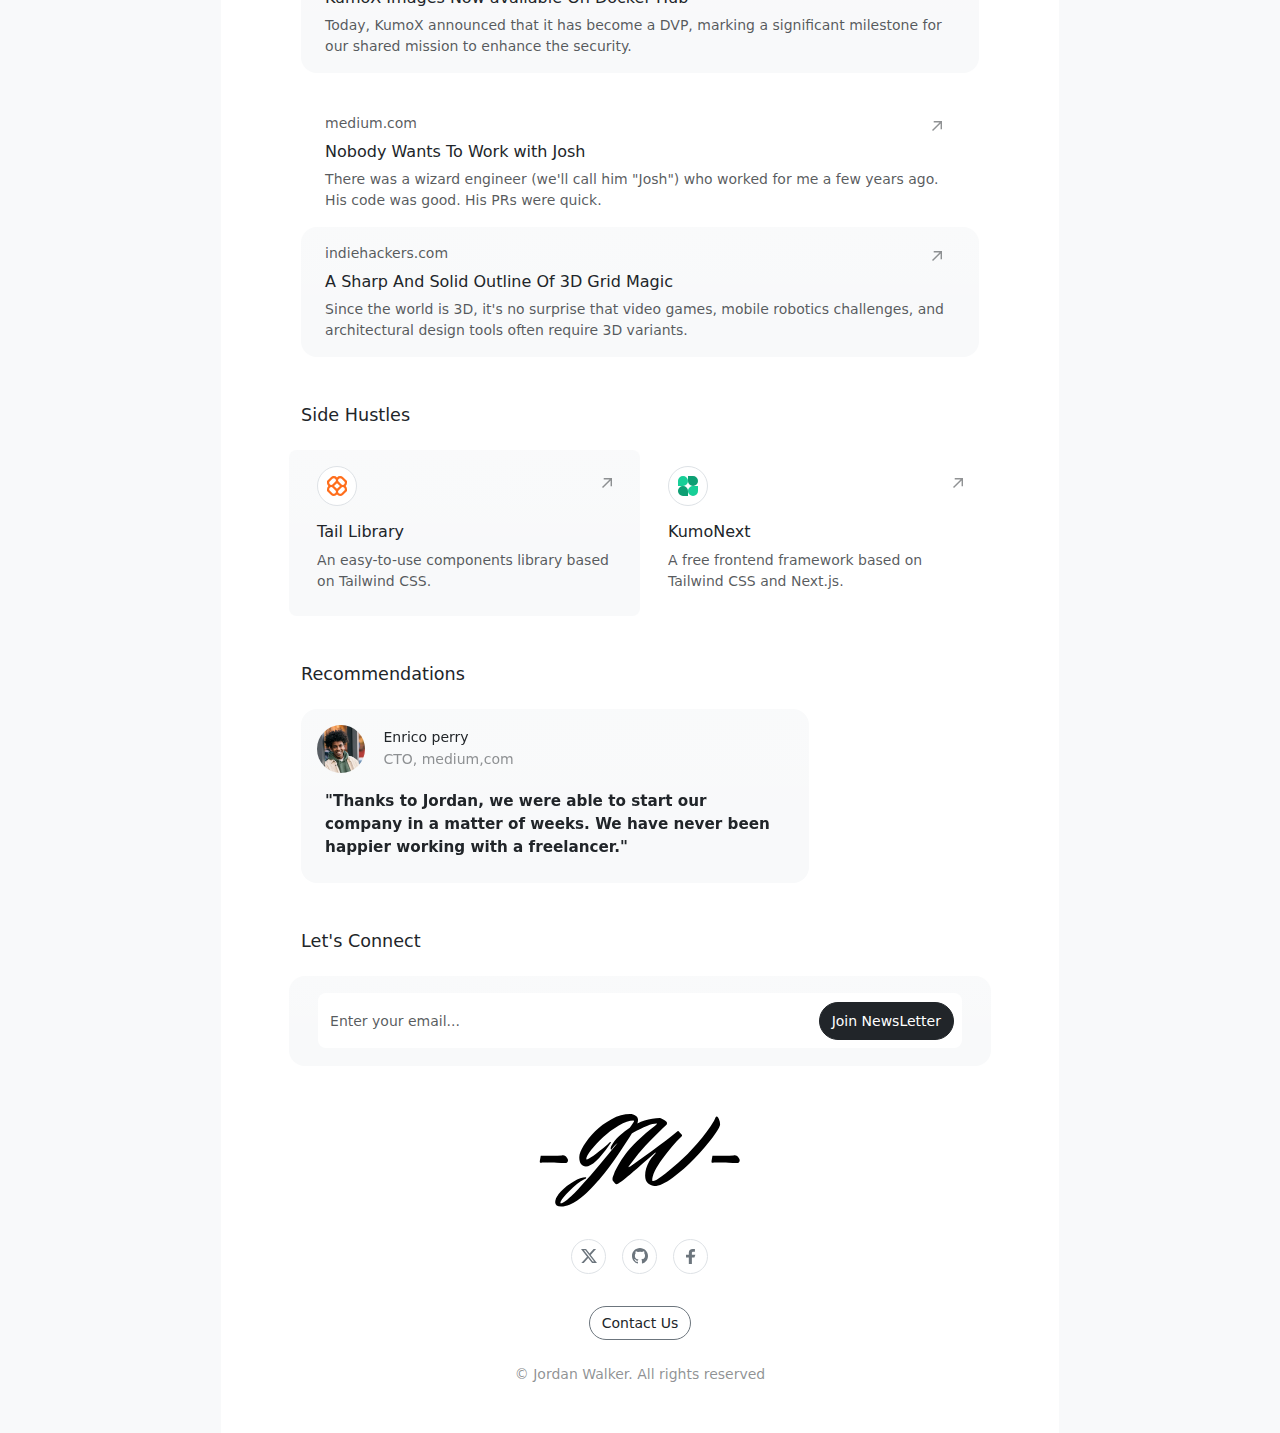
==== commit d7f7e349: "added "contac us" button" ====
--- a/index.html
+++ b/index.html
@@ -1,6 +1,5 @@
 <!DOCTYPE html>
 <html lang="en">
-
 <head>
   <meta charset="UTF-8">
   <meta name="viewport" content="width=device-width, initial-scale=1.0">
@@ -18,8 +17,8 @@
           <!--theme-->
           <div class="d-flex justify-content-end m-3">
             <div class="text-body-tertiary m-2">
-              <svg class="cx0yj" width="16" height="16" xmlns="http://www.w3.org/2000/svg" fill="#adb5bd">
-                <path class="cvgee" d="M7 0h2v2H7zM12.88 1.637l1.414 1.415-1.415 1.413-1.413-1.414zM14 7h2v2h-2zM12.95 14.433l-1.414-1.413 1.413-1.415 1.415 1.414zM7 14h2v2H7zM2.98 14.364l-1.413-1.415 1.414-1.414 1.414 1.415zM0 7h2v2H0zM3.05 1.706 4.463 3.12 3.05 4.535 1.636 3.12z"></path>
+              <svg  width="16" height="16" xmlns="http://www.w3.org/2000/svg" fill="#adb5bd">
+                <path  d="M7 0h2v2H7zM12.88 1.637l1.414 1.415-1.415 1.413-1.413-1.414zM14 7h2v2h-2zM12.95 14.433l-1.414-1.413 1.413-1.415 1.415 1.414zM7 14h2v2H7zM2.98 14.364l-1.413-1.415 1.414-1.414 1.414 1.415zM0 7h2v2H0zM3.05 1.706 4.463 3.12 3.05 4.535 1.636 3.12z"></path>
                 <path class="cf0l8" d="M8 4C5.8 4 4 5.8 4 8s1.8 4 4 4 4-1.8 4-4-1.8-4-4-4Z"></path>
             </svg>
             </div>
@@ -435,8 +434,7 @@
               <div class="d-flex bg-white m-auto rounded-3 newsLetter" style="height: 55px; width:95%">
                 <div class="input-group border border-0 m-auto">
                   <input type="text" class="form-control  border border-0 me-1" placeholder="Enter your email...">
-                  <button class="small btn btn-small rounded-pill btn-dark me-2" type="button"
-                    id="button-addon2"><small>Join NewsLetter</small></button>
+                  <button class="small btn btn-small rounded-pill btn-dark me-2" type="button"><small>Join NewsLetter</small></button>
                 </div>
               </div>
 
@@ -479,12 +477,19 @@
             </div>
           </section>
 
+          <!--contact us-->
+
+          <section class="d-flex mb-4">
+            <a href="contact.html" class="btn btn-small border-secondary rounded-pill m-auto py-1" type="button">
+              <small>Contact Us</small>
+            </a>
+          </section>
+
           <!--Copyright-->
 
           <section class="d-flex">
             <p class="small text-body-tertiary m-auto mb-5">&copy; Jordan Walker. All rights reserved</p>
           </section>
-          
 
         </footer>
 
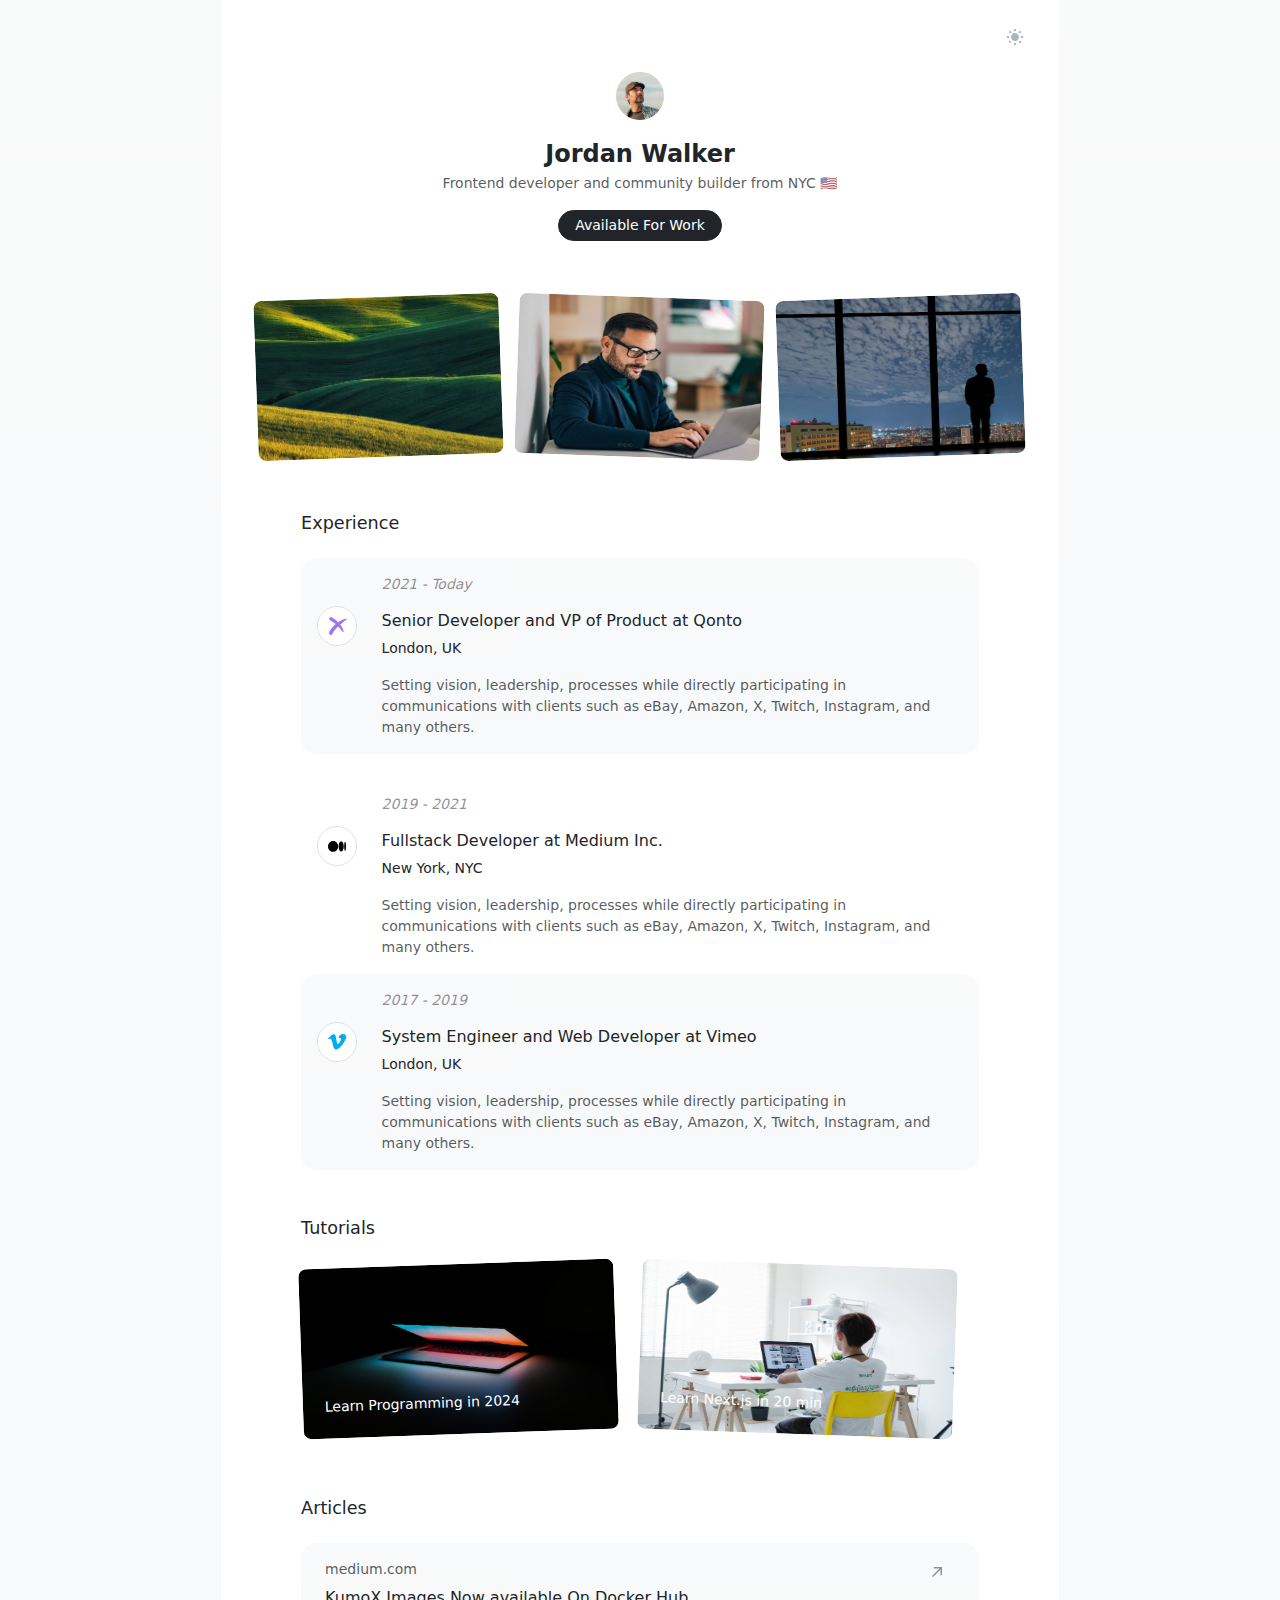
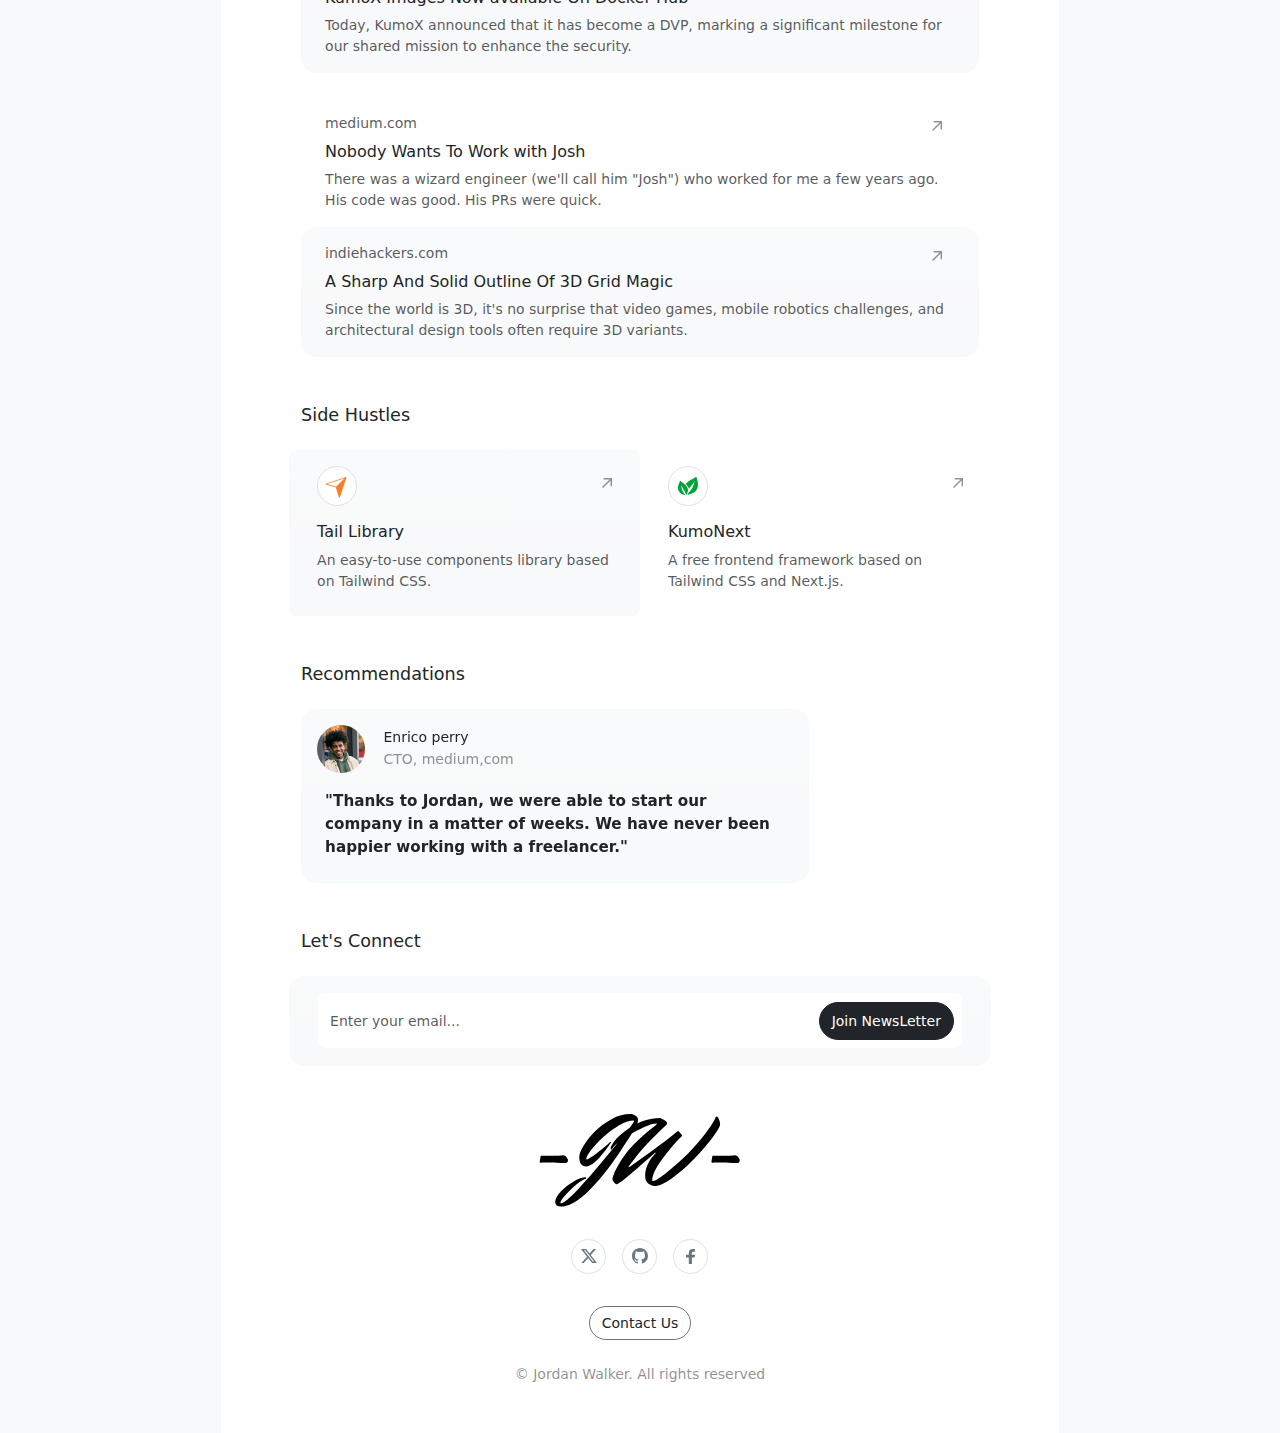
==== commit 22a28fc1: "update contact.html" ====
--- a/index.html
+++ b/index.html
@@ -56,10 +56,8 @@
                     <div
                       class="d-flex border border-gradient border-1 rounded-circle bg-white mx-md-3 mx-2 mt-md-5 mt-3"
                       style="height:40px; width:40px">
-                      <svg xmlns="http://www.w3.org/2000/svg" width="16" height="16" class="m-auto">
-                        <path fill="#9C76EC"
-                          d="M7.567 7.6c-1.814-.137-3.56-.885-4.874-2.204A7.662 7.662 0 0 1 .5.5c1.868.136 3.56.884 4.874 2.203A7.662 7.662 0 0 1 7.567 7.6Zm.865 0c1.814-.137 3.56-.885 4.873-2.204C14.62 4.076 15.364 2.322 15.5.5c-1.869.136-3.629.884-4.874 2.203A7.662 7.662 0 0 0 8.432 7.6Zm4.873 3.005c-1.313-1.32-3.06-2.068-4.873-2.204a7.662 7.662 0 0 0 2.193 4.896c1.313 1.32 3.06 2.067 4.874 2.204-.136-1.877-.88-3.645-2.194-4.896ZM7.636 8.4c-1.882.136-3.629.884-4.942 2.204C1.38 11.854.622 13.623.5 15.5c1.868-.123 3.56-.884 4.942-2.204a7.662 7.662 0 0 0 2.193-4.896Z">
-                        </path>
+                      <svg xmlns="http://www.w3.org/2000/svg" shape-rendering="geometricPrecision" text-rendering="geometricPrecision" image-rendering="optimizeQuality" fill-rule="evenodd" clip-rule="evenodd" viewBox="-320 -300 1100 1100.33">
+                        <path fill="#9C76EC" d="M317.99 323.62c-17.23-19.89-35.3-40.09-54.23-60.09-62.06 59.35-119.53 126.18-161.12 201.73-51.02 92.68-126.31 16.84-92.15-50.33 27.46-61.28 98.07-146.3 182.94-220.07-46.74-41.72-97.97-79.34-154.08-107.07C-42.76 47.2 19.97-20.82 79.37 6.16c50.04 19.82 119.09 70.85 182.26 134.32 63.11-45.86 129.55-81.8 189.45-95.87 13-3.06 50.95-11.33 59.69 1.04 3.29 4.67-.33 11.68-7.08 19.29-22.99 25.96-84.78 67.12-114.72 90.82-21.61 17.11-43.55 34.99-65.37 53.71 23.2 28.81 43.94 58.64 60.47 88.17 14.37 25.66 25.55 51.1 32.42 75.46 3.14 11.13 11.75 43.64 1.38 51.66-3.91 3.03-10.11.16-16.95-5.38-23.34-18.89-61.29-70.77-82.93-95.76z"/>
                       </svg>
                     </div>
                   </div>
@@ -243,18 +241,16 @@
               <div class="card-body">
                 <div class="d-flex justify-content-between">
 
-                  <div class="d-flex border border-gradient border-1 rounded-circle bg-white mb-3"
+                  <div class="d-flex border border-gradient border-1 rounded-circle bg-white mb-3 "
                     style="height:40px; width:40px">
-                    <svg xmlns="http://www.w3.org/2000/svg" width="20" height="20" class="m-auto">
-                      <path fill="#FF6E1C" fill-rule="evenodd"
-                        d="M6.857 0C5.73 0 4.647.448 3.85 1.246L0 5.096v1.761C0 8.102.535 9.222 1.387 10A4.243 4.243 0 0 0 0 13.143v1.762l3.85 3.85a4.254 4.254 0 0 0 6.15-.142 4.254 4.254 0 0 0 6.15.141l3.85-3.85v-1.761A4.243 4.243 0 0 0 18.613 10 4.243 4.243 0 0 0 20 6.857V5.095l-3.85-3.85a4.254 4.254 0 0 0-6.15.142A4.243 4.243 0 0 0 6.857 0Zm6.022 10a4.314 4.314 0 0 1-.14-.135L10 7.127 7.262 9.865A4.264 4.264 0 0 1 7.12 10c.048.044.095.089.14.135L10 12.873l2.738-2.738c.046-.046.094-.091.141-.135Zm-1.768 4.905v.841a2.032 2.032 0 0 0 3.468 1.437l3.199-3.199v-.841a2.032 2.032 0 0 0-3.468-1.437l-3.199 3.199Zm-2.222 0L5.69 11.706a2.032 2.032 0 0 0-3.468 1.437v.841l3.199 3.199a2.032 2.032 0 0 0 3.468-1.437v-.841Zm0-10.651v.841L5.69 8.294a2.032 2.032 0 0 1-3.468-1.437v-.841l3.199-3.199a2.032 2.032 0 0 1 3.468 1.437Zm5.42 4.04-3.198-3.199v-.841a2.032 2.032 0 0 1 3.468-1.437l3.199 3.199v.841a2.032 2.032 0 0 1-3.468 1.437Z">
-                      </path>
+                    <svg xmlns="http://www.w3.org/2000/svg" shape-rendering="geometricPrecision" text-rendering="geometricPrecision" image-rendering="optimizeQuality" fill-rule="evenodd" clip-rule="evenodd" viewBox="-200 -250 950 950.006">
+                      <path fill="#FF7B24" fill-rule="nonzero" d="M11.671 160.968L498.394.692c8.503-3.038 15.951 4.41 12.915 12.915L351.027 500.328c-5.264 15.865-27.364 15.388-32.617-.357l-71.675-234.703-234.703-71.675c-15.889-5.275-16.073-27.373-.361-32.625zm13.952 16.188l226.175 69.064L465.84 32.177 25.623 177.156z"/>
                     </svg>
                   </div>
 
                   <div>
                     <svg class="small text-body-tertiary mt-2 arrow-icon" xmlns="http://www.w3.org/2000/svg" width="10"
-                      height="10" fill="currentColor">
+                      height="10" fill="currentColor" >
                       <path d="M1.018 10 0 8.983l7.572-7.575H1.723L1.736 0H10v8.266H8.577l.013-5.841L1.018 10Z">
                       </path>
                     </svg>
@@ -271,11 +267,10 @@
               <div class="card-body">
                 <div class="d-flex justify-content-between">
 
-                  <div class="d-flex border border-gradient border-1 rounded-circle bg-white mb-3"
+                  <div class="d-flex border border-gradient border-1 rounded-circle bg-white mb-3 justify-content-center align-items-center"
                     style="height:40px; width:40px">
-                    <svg xmlns="http://www.w3.org/2000/svg" width="20" height="20" class="m-auto">
-                      <path fill="#17CF97" d="M4.998 10a5 5 0 1 0-5-5v5h5Zm10 0a5 5 0 1 0 5 5v-5h-5Z"></path>
-                      <path fill="#0D9F73" d="M14.998 0a5 5 0 1 1-5 5V0h5Zm-10 20a5 5 0 1 1 5-5v5h-5Z"></path>
+                    <svg xmlns="http://www.w3.org/2000/svg" width="20" height="20" fill="#01a437" viewBox="0 0 122.88 114.86">
+                      <path class="cls-1" d="M59.07,110.77C110.92,105,139.6,71.12,112.44,0c-21.29,14.9-50.39,24.6-65,44.55C57,52.94,64.89,62.23,67.08,74.37c13.19-16.08,27.63-30.72,35.23-47-7.79,39.07-20,53.84-38.78,73.81a93.64,93.64,0,0,1-4.46,9.62Zm-14.9,4C4,105-15.18,76.09,14.27,24.75c23.8,22.92,65.79,37.48,38.39,85.86a27.08,27.08,0,0,1-1.83,2.93C45.9,89.62,26.21,70.69,20.43,50.61,21.77,83.42,31.23,93,45.88,114.86c-.57,0-1.14-.06-1.71-.13Z"/>
                     </svg>
                   </div>
 
@@ -317,8 +312,8 @@
                       <div class="col-11">
                         <div class="card-body ms-4">
 
-                          <h6 class="small card-title mt-1 mb-1">Enrico perry</h6>
-                          <p class="small text-body-tertiary mb-1">CTO, medium,com</p>
+                          <h6 class="small card-title ms-sm-0 ms-3 mt-1 mb-1">Enrico perry</h6>
+                          <p class="small text-body-tertiary ms-sm-0 ms-3 mb-1">CTO, medium,com</p>
 
                         </div>
                       </div>
@@ -347,8 +342,8 @@
                       <div class="col-11">
                         <div class="card-body ms-4">
 
-                          <h6 class="small card-title mt-1 mb-1">Marta Lower</h6>
-                          <p class="small text-body-tertiary mb-1">CTO, vimeo</p>
+                          <h6 class="small card-title ms-sm-0 ms-3 mt-1 mb-1">Marta Lower</h6>
+                          <p class="small text-body-tertiary ms-sm-0 ms-3 mb-1">CTO, vimeo</p>
 
                         </div>
                       </div>
@@ -377,8 +372,8 @@
                       <div class="col-11">
                         <div class="card-body ms-4">
 
-                          <h6 class="small card-title mt-1 mb-1">John Kusac</h6>
-                          <p class="small text-body-tertiary mb-1">CTO, mailchimp.com</p>
+                          <h6 class="small card-title ms-sm-0 ms-3 mt-1 mb-1">John Kusac</h6>
+                          <p class="small text-body-tertiary ms-sm-0 ms-3 mb-1">CTO, mailchimp.com</p>
 
                         </div>
                       </div>
@@ -406,8 +401,8 @@
                       <div class="col-11">
                         <div class="card-body ms-4">
 
-                          <h6 class="small card-title mt-1 mb-1">Lara Springfield</h6>
-                          <p class="small text-body-tertiary mb-1">CTO, IndieHackers</p>
+                          <h6 class="small card-title ms-sm-0 ms-3 mt-1 mb-1">Lara Springfield</h6>
+                          <p class="small text-body-tertiary ms-sm-0 ms-3 mb-1">CTO, IndieHackers</p>
 
                         </div>
                       </div>
